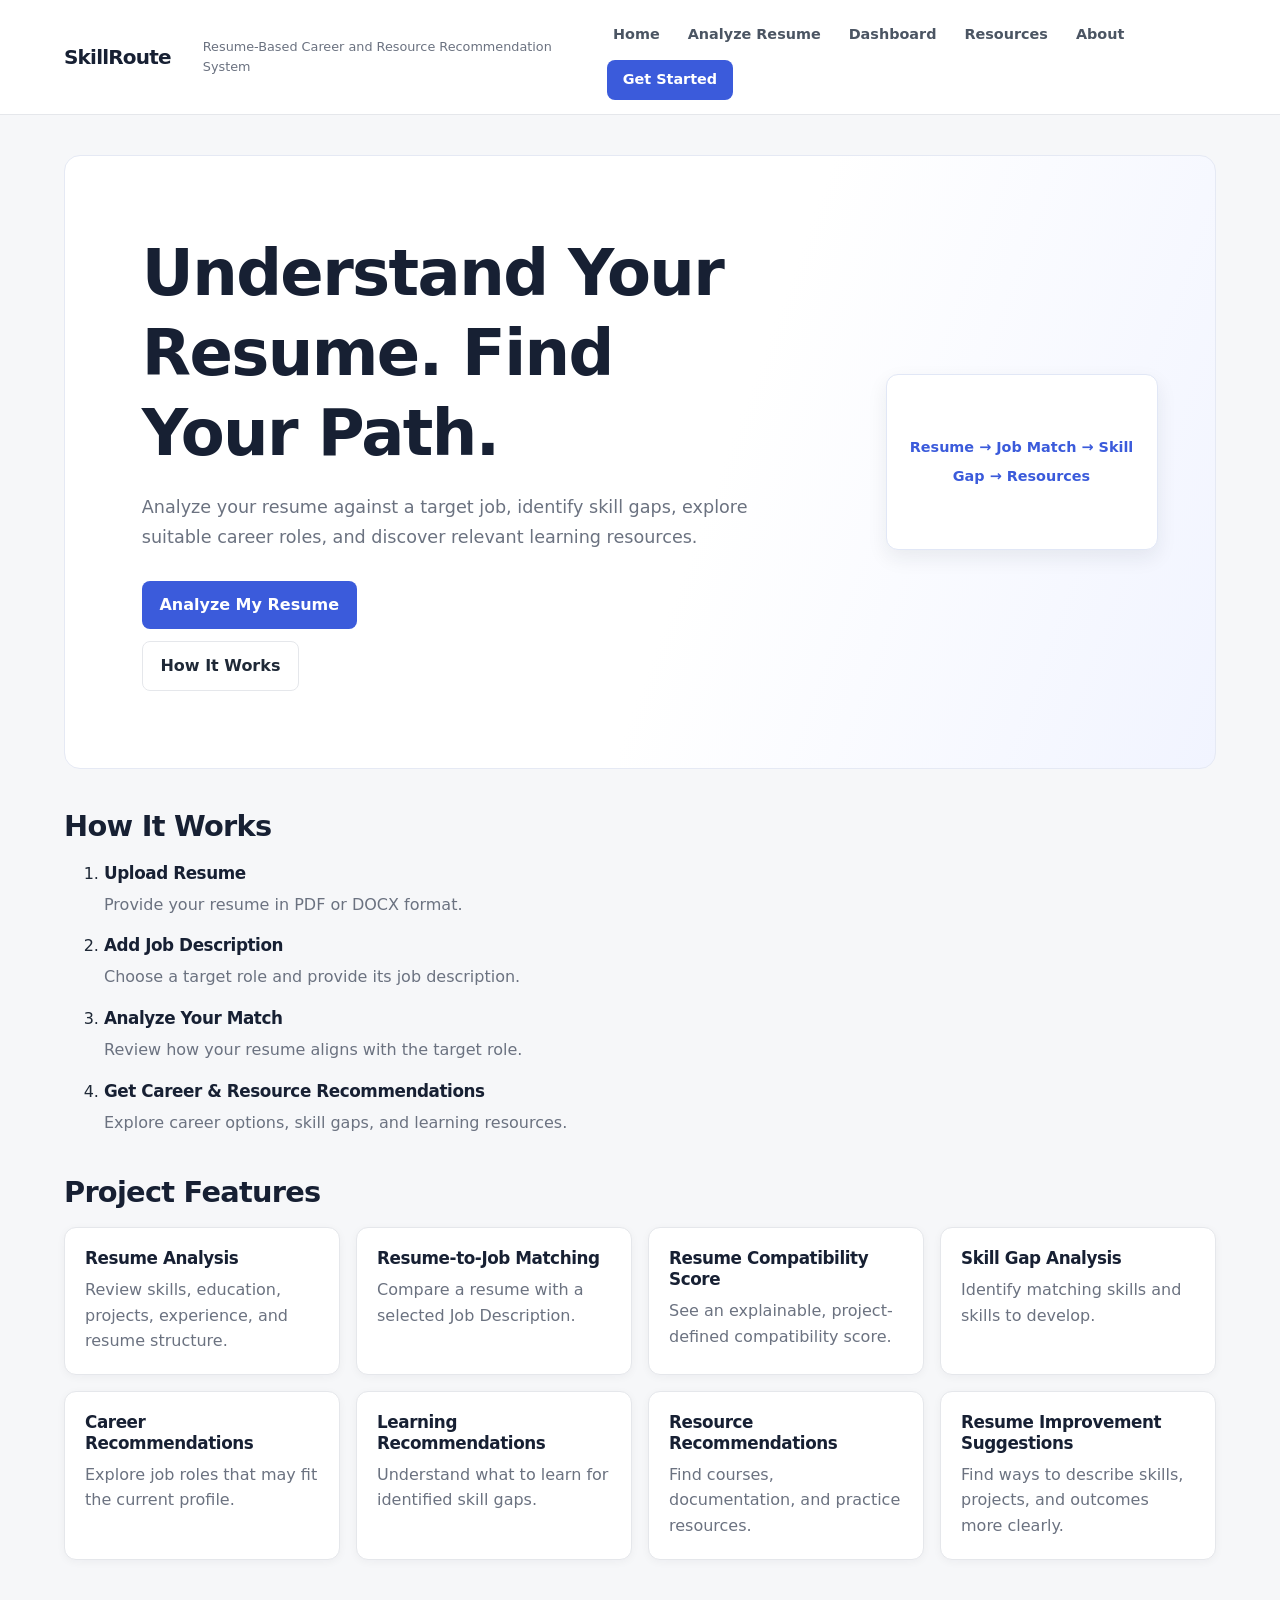
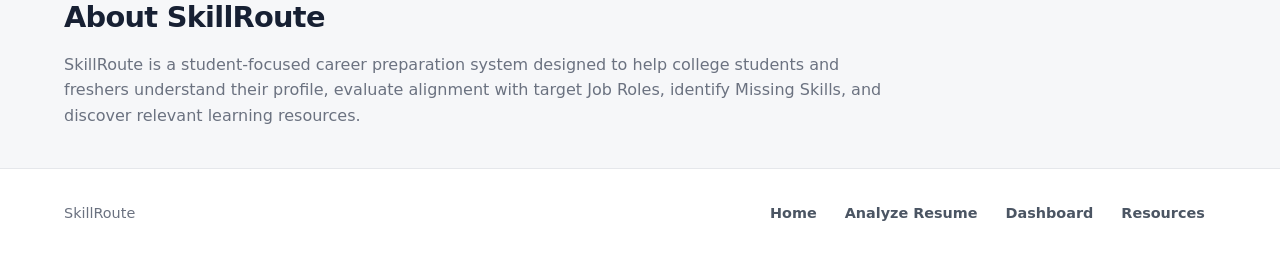
==== index.html @ 43c61194 "Add files via upload" ====
<!DOCTYPE html>
<html lang="en">
<head>
  <meta charset="UTF-8">
  <meta name="viewport" content="width=device-width, initial-scale=1.0">
  <title>Resume-Based Career and Resource Recommendation System</title>
  <link rel="stylesheet" href="style.css">
</head>
<body>
  <header class="header">
    <a class="brand" href="index.html">SkillRoute</a>
    <p>Resume-Based Career and Resource Recommendation System</p>
    <nav class="nav" aria-label="Main navigation">
      <a href="index.html">Home</a>
      <a href="analyze.html">Analyze Resume</a>
      <a href="dashboard.html">Dashboard</a>
      <a href="resources.html">Resources</a>
      <a href="#about">About</a>
      <a href="analyze.html">Get Started</a>
    </nav>
  </header>
  <main>
    <section class="hero">
      <h1>Understand Your Resume. Find Your Path.</h1>
      <p>Analyze your resume against a target job, identify skill gaps, explore suitable career roles, and discover relevant learning resources.</p>
      <a href="analyze.html">Analyze My Resume</a>
      <a href="#how-it-works">How It Works</a>
    </section>
    <section id="how-it-works" class="section">
      <h2>How It Works</h2>
      <ol>
        <li><h3>Upload Resume</h3><p>Provide your resume in PDF or DOCX format.</p></li>
        <li><h3>Add Job Description</h3><p>Choose a target role and provide its job description.</p></li>
        <li><h3>Analyze Your Match</h3><p>Review how your resume aligns with the target role.</p></li>
        <li><h3>Get Career &amp; Resource Recommendations</h3><p>Explore career options, skill gaps, and learning resources.</p></li>
      </ol>
    </section>
    <section class="section" aria-labelledby="features-heading">
      <h2 id="features-heading">Project Features</h2>
      <div class="card-list">
        <article class="card"><h3>Resume Analysis</h3><p>Review skills, education, projects, experience, and resume structure.</p></article>
        <article class="card"><h3>Resume-to-Job Matching</h3><p>Compare a resume with a selected Job Description.</p></article>
        <article class="card"><h3>Resume Compatibility Score</h3><p>See an explainable, project-defined compatibility score.</p></article>
        <article class="card"><h3>Skill Gap Analysis</h3><p>Identify matching skills and skills to develop.</p></article>
        <article class="card"><h3>Career Recommendations</h3><p>Explore job roles that may fit the current profile.</p></article>
        <article class="card"><h3>Learning Recommendations</h3><p>Understand what to learn for identified skill gaps.</p></article>
        <article class="card"><h3>Resource Recommendations</h3><p>Find courses, documentation, and practice resources.</p></article>
        <article class="card"><h3>Resume Improvement Suggestions</h3><p>Find ways to describe skills, projects, and outcomes more clearly.</p></article>
      </div>
    </section>
    <section id="about" class="section">
      <h2>About SkillRoute</h2>
      <p>SkillRoute is a student-focused career preparation system designed to help college students and freshers understand their profile, evaluate alignment with target Job Roles, identify Missing Skills, and discover relevant learning resources.</p>
    </section>
  </main>
  <footer class="footer">
    <p>SkillRoute</p>
    <nav aria-label="Footer navigation">
      <a href="index.html">Home</a>
      <a href="analyze.html">Analyze Resume</a>
      <a href="dashboard.html">Dashboard</a>
      <a href="resources.html">Resources</a>
    </nav>
  </footer>
</body>
</html>
---- style.css ----
/* 1. Reset and base */
*,
*::before,
*::after {
  box-sizing: border-box;
}

html {
  scroll-behavior: smooth;
  scroll-padding-top: 6rem;
}

body {
  margin: 0;
  background: #f6f7f9;
  color: #1f2937;
  font-family: Inter, system-ui, -apple-system, BlinkMacSystemFont, "Segoe UI", sans-serif;
  font-size: 1rem;
  line-height: 1.6;
  -webkit-font-smoothing: antialiased;
}

img,
svg {
  max-width: 100%;
}

button,
input,
select,
textarea {
  font: inherit;
}

button,
a {
  -webkit-tap-highlight-color: transparent;
}

a {
  color: #3b5bdb;
  text-decoration: none;
}

a:hover {
  color: #3048b8;
}

button {
  color: inherit;
}

::selection {
  background: #dbe4ff;
  color: #172033;
}

/* 2. Variables */
:root {
  --primary: #3b5bdb;
  --primary-hover: #3048b8;
  --primary-soft: #eef2ff;
  --dark: #172033;
  --sidebar: #111827;
  --background: #f6f7f9;
  --surface: #ffffff;
  --text: #1f2937;
  --muted: #6b7280;
  --border: #e5e7eb;
  --success: #2f855a;
  --success-soft: #eaf5ee;
  --warning: #9a6818;
  --warning-soft: #fbf3df;
  --danger: #a64b4b;
  --danger-soft: #faeded;
  --radius-small: 0.5rem;
  --radius: 0.75rem;
  --radius-large: 1rem;
  --shadow: 0 2px 8px rgba(23, 32, 51, 0.045);
  --shadow-hover: 0 8px 20px rgba(23, 32, 51, 0.08);
  --content-width: 72rem;
}

/* 3. Typography */
h1,
h2,
h3,
p {
  margin-top: 0;
}

h1,
h2,
h3 {
  color: var(--dark);
  line-height: 1.25;
  letter-spacing: -0.025em;
}

h1 {
  margin-bottom: 1rem;
  font-size: clamp(2rem, 4vw, 3.25rem);
  font-weight: 700;
}

h2 {
  margin-bottom: 1rem;
  font-size: clamp(1.4rem, 2.5vw, 1.8rem);
  font-weight: 650;
}

h3 {
  margin-bottom: 0.5rem;
  font-size: 1.05rem;
  font-weight: 650;
}

p {
  color: var(--muted);
}

/* 4. Layout */
main {
  width: min(calc(100% - 3rem), var(--content-width));
  margin-inline: auto;
}

.container {
  width: min(calc(100% - 3rem), 64rem);
  margin-inline: auto;
}

.section {
  margin-block: 2.5rem;
}

.section > p {
  max-width: 52rem;
}

/* 5. Header */
.header {
  position: sticky;
  z-index: 10;
  top: 0;
  display: flex;
  min-height: 4.75rem;
  align-items: center;
  justify-content: space-between;
  gap: 1rem 2rem;
  padding: 0.9rem max(1.5rem, calc((100vw - var(--content-width)) / 2));
  border-bottom: 1px solid var(--border);
  background: rgba(255, 255, 255, 0.97);
}

.header > p {
  margin: 0 auto 0 0;
  font-size: 0.8rem;
}

.brand {
  flex: 0 0 auto;
  color: var(--dark);
  font-size: 1.25rem;
  font-weight: 750;
  letter-spacing: -0.04em;
}

.brand:hover {
  color: var(--primary);
}

/* 6. Navigation */
.nav,
.header nav,
.footer nav {
  display: flex;
  flex-wrap: wrap;
  align-items: center;
  gap: 0.35rem;
}

.header nav a,
.footer nav a {
  display: inline-flex;
  align-items: center;
  min-height: 2.5rem;
  padding: 0.45rem 0.7rem;
  border-radius: var(--radius-small);
  color: #4b5563;
  font-size: 0.9rem;
  font-weight: 550;
  transition: background-color 0.18s ease, color 0.18s ease;
}

.header nav a:hover,
.footer nav a:hover {
  background: var(--primary-soft);
  color: var(--primary-hover);
}

.header nav a[href="analyze.html"]:last-child {
  margin-left: 0.3rem;
  padding-inline: 1rem;
  background: var(--primary);
  color: #fff;
}

.header nav a[href="analyze.html"]:last-child:hover {
  background: var(--primary-hover);
}

/* 7. Sidebar */
.dashboard-layout {
  display: grid;
  min-height: 100vh;
  grid-template-columns: 16rem minmax(0, 1fr);
}

.sidebar {
  position: sticky;
  top: 0;
  display: flex;
  height: 100vh;
  flex-direction: column;
  gap: 2rem;
  overflow-y: auto;
  padding: 1.75rem 1rem;
  background: var(--sidebar);
  color: #d1d5db;
}

.sidebar .brand {
  padding-inline: 0.8rem;
  color: #fff;
}

.sidebar nav ul {
  display: grid;
  gap: 0.35rem;
  margin: 0;
  padding: 0;
  list-style: none;
}

.sidebar nav a,
.sidebar-link {
  display: flex;
  min-height: 2.75rem;
  align-items: center;
  padding: 0.6rem 0.8rem;
  border-left: 3px solid transparent;
  border-radius: 0 var(--radius-small) var(--radius-small) 0;
  color: #c6ccd6;
  font-size: 0.9rem;
  transition: background-color 0.18s ease, color 0.18s ease, border-color 0.18s ease;
}

.sidebar nav a:hover,
.sidebar-link:hover {
  border-left-color: rgba(119, 145, 255, 0.8);
  background: rgba(59, 91, 219, 0.12);
  color: #fff;
}

.sidebar nav a.active,
.sidebar-link.active {
  border-left-color: #8198ff;
  background: rgba(59, 91, 219, 0.2);
  color: #fff;
}

.dashboard-content {
  min-width: 0;
}

.dashboard-content > .header {
  position: sticky;
  min-height: 4.5rem;
  padding-inline: clamp(1.5rem, 4vw, 3rem);
}

.dashboard-content > .header h1 {
  margin: 0;
  font-size: 1.25rem;
}

.profile {
  display: flex;
  align-items: center;
  gap: 0.75rem;
  color: var(--text);
  font-size: 0.9rem;
}

.profile button {
  min-height: 2.5rem;
  padding: 0.45rem 0.8rem;
  border: 1px solid var(--border);
  border-radius: var(--radius-small);
  background: var(--surface);
  cursor: pointer;
}

/* 8. Hero */
.hero {
  position: relative;
  display: grid;
  min-height: 27rem;
  align-content: center;
  justify-items: start;
  gap: 0.75rem;
  overflow: hidden;
  margin-block: 2.5rem;
  padding: clamp(2rem, 6vw, 5rem);
  border: 1px solid #e5e9f4;
  border-radius: var(--radius-large);
  background: linear-gradient(110deg, #fff 0%, #fff 56%, #f1f4ff 100%);
}

.hero h1,
.hero p,
.hero > a {
  position: relative;
  z-index: 1;
  max-width: 42rem;
}

.hero h1 {
  max-width: 37rem;
  margin-bottom: 0.4rem;
  font-size: clamp(2.35rem, 5vw, 4rem);
}

.hero p {
  max-width: 39rem;
  margin-bottom: 1rem;
  font-size: 1.1rem;
  line-height: 1.75;
}

.hero > a {
  display: inline-flex;
  min-height: 2.9rem;
  align-items: center;
  justify-content: center;
  margin-right: 0.5rem;
  padding: 0.7rem 1.1rem;
  border-radius: var(--radius-small);
  font-weight: 600;
}

.hero > a:first-of-type {
  background: var(--primary);
  color: #fff;
}

.hero > a:first-of-type:hover {
  background: var(--primary-hover);
}

.hero > a:last-of-type {
  border: 1px solid var(--border);
  background: #fff;
  color: var(--text);
}

.hero > a:last-of-type:hover {
  border-color: #cbd5e1;
  background: #f9fafb;
}

.hero::after {
  position: absolute;
  top: 50%;
  right: 5%;
  display: grid;
  width: min(27%, 17rem);
  min-width: 12rem;
  min-height: 11rem;
  align-content: center;
  justify-items: center;
  padding: 1.25rem;
  transform: translateY(-50%);
  border: 1px solid #e1e7f6;
  border-radius: var(--radius);
  background: #fff;
  box-shadow: var(--shadow-hover);
  color: var(--primary);
  content: "Resume  →  Job Match  →  Skill Gap  →  Resources";
  font-size: 0.9rem;
  font-weight: 650;
  line-height: 2;
  text-align: center;
}

/* 9. Buttons */
.primary-button,
.secondary-button,
.outline-button,
.text-button,
button,
.job-card button {
  transition: background-color 0.18s ease, border-color 0.18s ease, color 0.18s ease, transform 0.18s ease;
}

button,
.primary-button,
.secondary-button,
.outline-button {
  display: inline-flex;
  min-height: 2.75rem;
  align-items: center;
  justify-content: center;
  padding: 0.65rem 1rem;
  border: 1px solid transparent;
  border-radius: var(--radius-small);
  font-weight: 600;
  text-align: center;
  cursor: pointer;
}

button,
.primary-button {
  background: var(--primary);
  color: #fff;
}

button:hover,
.primary-button:hover {
  background: var(--primary-hover);
  color: #fff;
}

.secondary-button {
  border-color: var(--border);
  background: #f3f4f6;
  color: var(--text);
}

.secondary-button:hover {
  background: #e9ebef;
}

.outline-button {
  border-color: #cbd5e1;
  background: transparent;
  color: var(--primary-hover);
}

.outline-button:hover {
  background: var(--primary-soft);
}

.text-button {
  padding: 0.4rem 0.55rem;
  border: 0;
  background: transparent;
  color: var(--primary);
  cursor: pointer;
}

button:disabled,
button[disabled] {
  background: #e5e7eb;
  color: #9ca3af;
  cursor: not-allowed;
}

/* 10. Forms */
.job-form {
  display: grid;
  gap: 1.25rem;
  max-width: 52rem;
}

fieldset {
  display: grid;
  gap: 0.65rem;
  min-width: 0;
  margin: 0;
  padding: 1.4rem;
  border: 1px solid var(--border);
  border-radius: var(--radius);
  background: var(--surface);
}

legend {
  padding-inline: 0.35rem;
  color: var(--dark);
  font-weight: 650;
}

label {
  color: #374151;
  font-size: 0.92rem;
  font-weight: 600;
}

label span {
  color: var(--muted);
  font-weight: 400;
}

input,
select,
textarea {
  width: 100%;
  min-height: 2.85rem;
  padding: 0.7rem 0.8rem;
  border: 1px solid #d1d5db;
  border-radius: var(--radius-small);
  outline: none;
  background: #fff;
  color: var(--text);
  transition: border-color 0.18s ease, box-shadow 0.18s ease;
}

textarea {
  min-height: 12rem;
  resize: vertical;
}

input::placeholder,
textarea::placeholder {
  color: #9ca3af;
}

input:focus,
select:focus,
textarea:focus {
  border-color: var(--primary);
  box-shadow: 0 0 0 3px rgba(59, 91, 219, 0.12);
}

input[type="file"] {
  min-height: auto;
  padding: 0.7rem;
  border: 0;
  background: transparent;
}

input[type="file"]::file-selector-button {
  margin-right: 0.8rem;
  padding: 0.6rem 0.85rem;
  border: 1px solid #cbd5e1;
  border-radius: var(--radius-small);
  background: #fff;
  color: var(--dark);
  font: inherit;
  font-weight: 600;
  cursor: pointer;
}

input[type="file"]::file-selector-button:hover {
  background: var(--primary-soft);
}

/* 11. Cards */
.card,
.score-card,
.skill-card,
.job-card,
.resource-card {
  min-width: 0;
  padding: 1.25rem;
  border: 1px solid var(--border);
  border-radius: var(--radius);
  background: var(--surface);
  box-shadow: var(--shadow);
}

.card > :last-child,
.score-card > :last-child,
.skill-card > :last-child,
.job-card > :last-child,
.resource-card > :last-child {
  margin-bottom: 0;
}

.card-list {
  display: grid;
  grid-template-columns: repeat(auto-fit, minmax(min(100%, 15rem), 1fr));
  gap: 1rem;
}

.card-list > article {
  transition: transform 0.18s ease, box-shadow 0.18s ease, border-color 0.18s ease;
}

.card-list > article:hover {
  transform: translateY(-2px);
  border-color: #d3d9e5;
  box-shadow: var(--shadow-hover);
}

.section > .card,
.section > .resource-card {
  max-width: 48rem;
}

/* 12. Dashboard */
.dashboard-content > main {
  width: min(calc(100% - 3rem), 72rem);
  padding-block: 2rem 4rem;
}

.dashboard-content > main > p:first-child {
  margin-bottom: 1.5rem;
}

.dashboard-content .section {
  padding-bottom: 2rem;
  border-bottom: 1px solid var(--border);
}

.dashboard-content .section:last-child {
  border-bottom: 0;
}

.dashboard-content .section > ul:not(.skill-list) {
  padding-left: 1.25rem;
}

.dashboard-content .section > ul:not(.skill-list) li {
  padding-block: 0.2rem;
}

/* 13. Score */
.score-card:first-child {
  border-color: #d8def5;
  background: linear-gradient(135deg, #fff 55%, #f6f7ff);
}

.score-card h3 {
  color: var(--muted);
  font-size: 0.9rem;
  font-weight: 600;
  letter-spacing: 0;
}

.score-card p {
  margin: 0;
  color: var(--dark);
  font-size: 1.7rem;
  font-weight: 700;
  line-height: 1.2;
}

.section[aria-labelledby="score-heading"] > p strong {
  color: var(--primary-hover);
  font-size: clamp(2rem, 4vw, 2.8rem);
  letter-spacing: -0.04em;
}

.section[aria-labelledby="score-heading"] ul {
  display: grid;
  max-width: 46rem;
  gap: 0.65rem;
  margin: 0;
  padding: 0;
  list-style: none;
}

.section[aria-labelledby="score-heading"] li {
  position: relative;
  display: flex;
  min-height: 2.3rem;
  align-items: center;
  justify-content: space-between;
  gap: 1rem;
  padding: 0.35rem 0.7rem;
  border-radius: var(--radius-small);
  background: linear-gradient(to right, #e6ebff 0 72%, #edf0f4 72% 100%);
  color: #374151;
  font-size: 0.9rem;
}

.section[aria-labelledby="score-heading"] li:nth-child(2) { background: linear-gradient(to right, #e6ebff 0 80%, #edf0f4 80% 100%); }
.section[aria-labelledby="score-heading"] li:nth-child(3) { background: linear-gradient(to right, #e6ebff 0 73%, #edf0f4 73% 100%); }
.section[aria-labelledby="score-heading"] li:nth-child(4) { background: linear-gradient(to right, #e6ebff 0 90%, #edf0f4 90% 100%); }
.section[aria-labelledby="score-heading"] li:nth-child(5) { background: linear-gradient(to right, #e6ebff 0 47%, #edf0f4 47% 100%); }
.section[aria-labelledby="score-heading"] li:nth-child(6) { background: linear-gradient(to right, #e6ebff 0 67%, #edf0f4 67% 100%); }

.section[aria-labelledby="score-heading"] li span {
  flex: 0 0 auto;
  padding: 0.05rem 0.3rem;
  border-radius: 0.25rem;
  background: rgba(255, 255, 255, 0.8);
  font-weight: 650;
}

/* 14. Skills */
.skill-list {
  display: flex;
  flex-wrap: wrap;
  gap: 0.55rem;
  margin: 0;
  padding: 0;
  list-style: none;
}

.skill-list > li {
  padding: 0.35rem 0.7rem;
  border: 1px solid #d7eadf;
  border-radius: 99px;
  background: var(--success-soft);
  color: #256746;
  font-size: 0.88rem;
  font-weight: 550;
}

.skill-list .skill-card {
  flex: 1 1 14rem;
  border-color: #f0dddd;
  background: #fff;
}

.skill-card > p:nth-of-type(1) {
  display: inline-flex;
  width: fit-content;
  padding: 0.18rem 0.55rem;
  border-radius: 99px;
  background: var(--warning-soft);
  color: var(--warning);
  font-size: 0.8rem;
  font-weight: 650;
}

/* 15. Recommendations */
.job-card p:nth-of-type(1) {
  color: var(--primary-hover);
  font-size: 1.15rem;
  font-weight: 700;
}

.job-card button {
  margin-top: 0.3rem;
}

.learning-path,
.recommendation-list,
.resource-list {
  display: grid;
  grid-template-columns: repeat(auto-fit, minmax(min(100%, 16rem), 1fr));
  gap: 1rem;
}

.learning-path ul {
  margin-bottom: 0;
  padding-left: 1.2rem;
  color: var(--muted);
}

/* 16. Resources */
.resource-card {
  position: relative;
}

.resource-card > p:not(:last-of-type) {
  margin-bottom: 0.3rem;
  font-size: 0.9rem;
}

.resource-card > p:last-of-type {
  margin-top: 0.75rem;
}

.resource-card > a,
.resource-card > button {
  display: inline-flex;
  min-height: 2.5rem;
  align-items: center;
  justify-content: center;
  margin-top: 0.6rem;
  padding: 0.5rem 0.8rem;
  border: 1px solid #d5dcf5;
  border-radius: var(--radius-small);
  background: var(--primary-soft);
  color: var(--primary-hover);
  font-size: 0.88rem;
  font-weight: 600;
}

.resource-card > a:hover,
.resource-card > button:hover {
  background: #e1e8ff;
}

.resource-card > a[href="#"]::before {
  content: "";
}

.upload-box {
  padding: 1.75rem;
  border: 1.5px dashed #bac6e7;
  background: #fbfcff;
  transition: border-color 0.18s ease, background-color 0.18s ease;
}

.upload-box:hover,
.upload-box:focus-within {
  border-color: var(--primary);
  background: #f5f7ff;
}

/* 17. Footer */
.footer {
  display: flex;
  flex-wrap: wrap;
  align-items: center;
  justify-content: space-between;
  gap: 0.75rem 1.5rem;
  padding: 1.5rem max(1.5rem, calc((100vw - var(--content-width)) / 2));
  border-top: 1px solid var(--border);
  background: #fff;
}

.footer p {
  margin: 0;
  color: var(--muted);
  font-size: 0.9rem;
}

/* 18. Focus and responsive styles */
:focus-visible {
  outline: 3px solid rgba(59, 91, 219, 0.55);
  outline-offset: 3px;
}

@media (max-width: 1050px) {
  .header {
    flex-wrap: wrap;
    padding-inline: 1.5rem;
  }

  .header > p {
    margin-right: 0;
  }

  .dashboard-layout {
    grid-template-columns: 13.5rem minmax(0, 1fr);
  }

  .hero::after {
    right: 3%;
    width: 24%;
  }
}

@media (max-width: 760px) {
  html {
    scroll-padding-top: 1rem;
  }

  main,
  .container {
    width: min(calc(100% - 2rem), var(--content-width));
  }

  .header {
    position: relative;
    justify-content: flex-start;
    padding: 1rem;
  }

  .header > p {
    flex: 1 1 calc(100% - 9rem);
  }

  .header nav {
    width: 100%;
    gap: 0.2rem;
  }

  .header nav a {
    padding-inline: 0.55rem;
    font-size: 0.84rem;
  }

  .header nav a[href="analyze.html"]:last-child {
    margin-left: 0;
  }

  .hero {
    min-height: 0;
    margin-block: 1.25rem;
    padding: 2rem 1.5rem;
  }

  .hero::after {
    position: static;
    width: 100%;
    min-height: 4rem;
    margin-top: 1rem;
    transform: none;
  }

  .dashboard-layout {
    display: flex;
    flex-direction: column;
  }

  .sidebar {
    position: relative;
    z-index: 11;
    width: 100%;
    height: auto;
    gap: 0.75rem;
    overflow: visible;
    padding: 0.85rem 1rem;
  }

  .sidebar nav ul {
    display: flex;
    overflow-x: auto;
    gap: 0.25rem;
    padding-bottom: 0.2rem;
  }

  .sidebar nav a,
  .sidebar-link {
    flex: 0 0 auto;
    min-height: 2.5rem;
    border-bottom: 2px solid transparent;
    border-left: 0;
    border-radius: var(--radius-small);
    white-space: nowrap;
  }

  .sidebar nav a:hover,
  .sidebar nav a.active,
  .sidebar-link:hover,
  .sidebar-link.active {
    border-bottom-color: #8198ff;
    border-left-color: transparent;
  }

  .dashboard-content > .header {
    position: relative;
    padding-inline: 1rem;
  }

  .dashboard-content > main {
    width: min(calc(100% - 2rem), 72rem);
    padding-top: 1.5rem;
  }

  .section {
    margin-block: 2rem;
  }

  .footer {
    padding-inline: 1rem;
  }
}

@media (max-width: 480px) {
  body {
    font-size: 0.95rem;
  }

  .header > p {
    flex-basis: 100%;
  }

  .header nav a {
    min-height: 2.25rem;
    padding-inline: 0.4rem;
    font-size: 0.78rem;
  }

  .hero h1 {
    font-size: 2.25rem;
  }

  .hero > a {
    width: 100%;
    margin: 0.2rem 0;
  }

  fieldset {
    padding: 1rem;
  }

  .profile {
    gap: 0.45rem;
    font-size: 0.82rem;
  }

  .dashboard-content > .header h1 {
    font-size: 1.1rem;
  }

  .section[aria-labelledby="score-heading"] li {
    gap: 0.4rem;
    font-size: 0.8rem;
  }
}

@media (prefers-reduced-motion: reduce) {
  *,
  *::before,
  *::after {
    scroll-behavior: auto !important;
    transition-duration: 0.01ms !important;
    animation-duration: 0.01ms !important;
    animation-iteration-count: 1 !important;
  }
}

/* Dashboard consistency with the SkillRoute landing page */
.dashboard-layout {
  background: var(--background);
  color: var(--text);
  font-family: inherit;
}

.sidebar {
  padding: 1.5rem 0.9rem;
}

.sidebar .brand {
  padding-inline: 0.7rem;
  font-size: 1.25rem;
  letter-spacing: -0.04em;
}

.sidebar nav ul {
  gap: 0.3rem;
}

.sidebar nav a,
.sidebar-link {
  min-height: 2.5rem;
  padding: 0.45rem 0.7rem;
  border-left-width: 2px;
  border-radius: var(--radius-small);
  font-family: inherit;
  font-size: 0.9rem;
  font-weight: 550;
}

.sidebar nav a:hover,
.sidebar-link:hover {
  border-left-color: var(--primary);
  background: rgba(59, 91, 219, 0.12);
  color: #fff;
}

.sidebar nav a.active,
.sidebar-link.active {
  border-left-color: #91a5ff;
  background: rgba(59, 91, 219, 0.2);
  color: #fff;
  font-weight: 600;
}

.dashboard-content > .header {
  gap: 1rem;
  padding-inline: clamp(1.5rem, 4vw, 3rem);
  background: rgba(255, 255, 255, 0.97);
}

.dashboard-content > .header h1 {
  color: var(--dark);
  font-family: inherit;
  font-size: 1.4rem;
  font-weight: 700;
  letter-spacing: -0.025em;
}

.dashboard-content > main {
  padding-block: 2rem 4rem;
}

.dashboard-content .section {
  margin-block: 2.25rem;
  padding-bottom: 2rem;
  border-bottom-color: var(--border);
}

.dashboard-content .section > h2 {
  font-size: clamp(1.4rem, 2.5vw, 1.8rem);
  font-weight: 650;
}

.dashboard-content .card,
.dashboard-content .score-card,
.dashboard-content .skill-card,
.dashboard-content .job-card,
.dashboard-content .resource-card {
  border-color: var(--border);
  border-radius: var(--radius);
  background: var(--surface);
  box-shadow: var(--shadow);
}

.dashboard-content .score-card:first-child {
  border-color: #d8def5;
  background: var(--surface);
  box-shadow: inset 3px 0 0 var(--primary), var(--shadow);
}

.dashboard-content .card-list > article:hover {
  border-color: #d3d9e5;
  box-shadow: var(--shadow-hover);
}

.dashboard-content .score-card h3 {
  color: var(--muted);
  font-size: 0.9rem;
  font-weight: 600;
  letter-spacing: 0;
}

.dashboard-content .score-card p {
  color: var(--dark);
}

.dashboard-content .section[aria-labelledby="score-heading"] > p strong {
  color: var(--primary);
}

.dashboard-content .section[aria-labelledby="score-heading"] li {
  border-radius: var(--radius-small);
  background-color: #edf0f4;
  background-image: linear-gradient(to right, #dce4ff, #dce4ff);
  background-repeat: no-repeat;
  color: var(--text);
}

.dashboard-content .section[aria-labelledby="score-heading"] li:nth-child(1) { background-size: 80% 100%; }
.dashboard-content .section[aria-labelledby="score-heading"] li:nth-child(2) { background-size: 80% 100%; }
.dashboard-content .section[aria-labelledby="score-heading"] li:nth-child(3) { background-size: 73% 100%; }
.dashboard-content .section[aria-labelledby="score-heading"] li:nth-child(4) { background-size: 90% 100%; }
.dashboard-content .section[aria-labelledby="score-heading"] li:nth-child(5) { background-size: 47% 100%; }
.dashboard-content .section[aria-labelledby="score-heading"] li:nth-child(6) { background-size: 67% 100%; }

.dashboard-content .skill-list > li {
  border-radius: 99px;
}

.dashboard-content .skill-card > p:nth-of-type(1) {
  border-radius: 99px;
}

.dashboard-content .job-card p:nth-of-type(1) {
  color: var(--primary);
}

.dashboard-content .profile {
  gap: 0.7rem;
  color: var(--text);
  font-size: 0.88rem;
  font-weight: 600;
}

.dashboard-content .profile span {
  padding-inline: 0.25rem;
}

.dashboard-content .profile button {
  display: inline-grid;
  width: 2.6rem;
  min-width: 2.6rem;
  height: 2.6rem;
  min-height: 2.6rem;
  place-items: center;
  overflow: hidden;
  padding: 0;
  border: 1px solid #dce4ff;
  border-radius: 50%;
  background: var(--primary-soft);
  color: var(--primary-hover);
  font-size: 0;
  font-weight: 700;
}

.dashboard-content .profile button::before {
  content: "S";
  font-size: 0.9rem;
}

.dashboard-content .profile button:hover {
  border-color: #c5d0fa;
  background: #e3eaff;
  color: var(--primary-hover);
}

@media (max-width: 760px) {
  .sidebar {
    padding: 0.85rem 1rem;
  }

  .sidebar nav a,
  .sidebar-link {
    min-height: 2.5rem;
    border-bottom-width: 2px;
    border-left-width: 0;
    border-radius: var(--radius-small);
  }

  .sidebar nav a:hover,
  .sidebar nav a.active,
  .sidebar-link:hover,
  .sidebar-link.active {
    border-bottom-color: #91a5ff;
    border-left-color: transparent;
  }

  .dashboard-content > .header h1 {
    font-size: 1.2rem;
  }
}
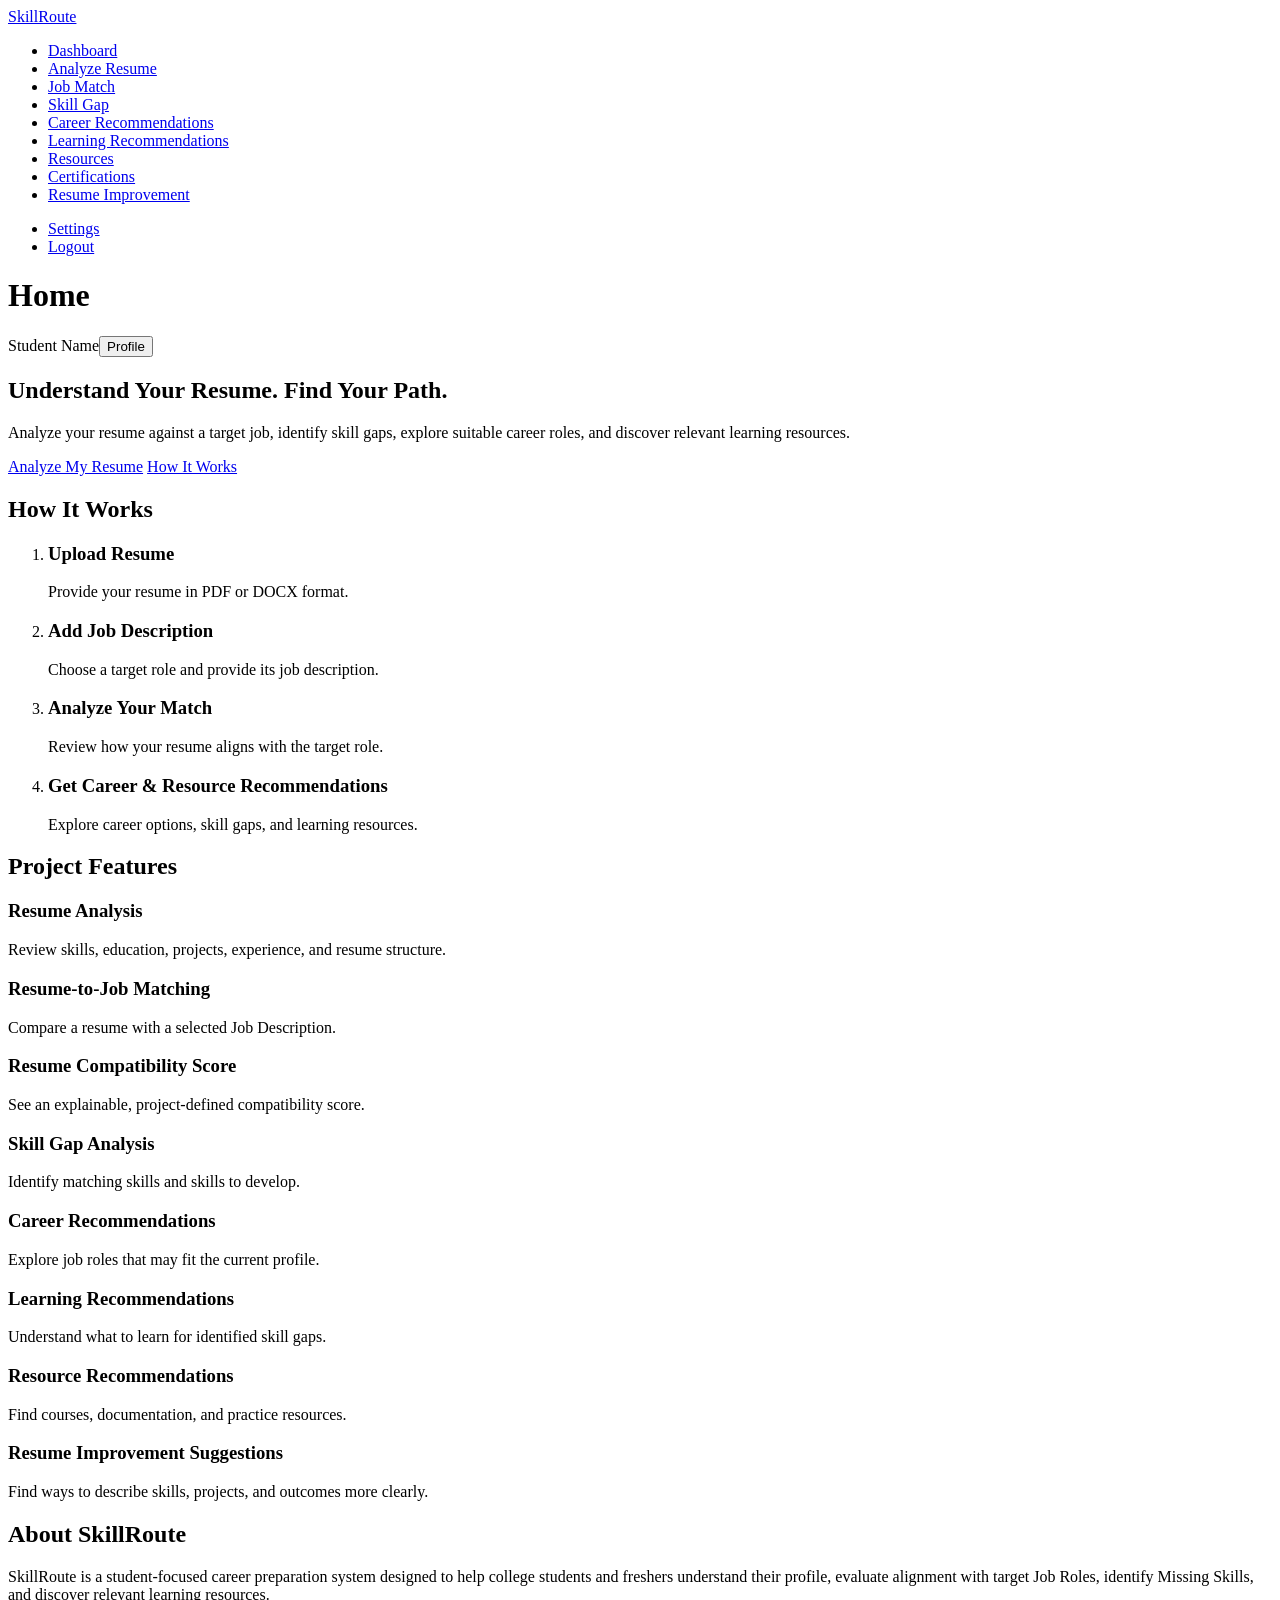
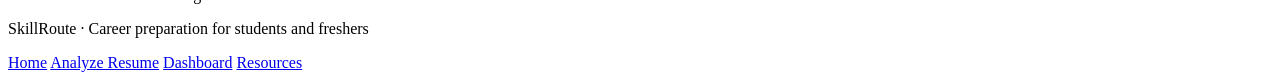
==== commit b25c78d5: "Update index.html" ====
--- a/index.html
+++ b/index.html
@@ -3,64 +3,82 @@
 <head>
   <meta charset="UTF-8">
   <meta name="viewport" content="width=device-width, initial-scale=1.0">
-  <title>Resume-Based Career and Resource Recommendation System</title>
-  <link rel="stylesheet" href="style.css">
+  <title>SkillRoute | Career Readiness</title>
+  <link rel="stylesheet" href="css/style.css">
 </head>
 <body>
-  <header class="header">
-    <a class="brand" href="index.html">SkillRoute</a>
-    <p>Resume-Based Career and Resource Recommendation System</p>
-    <nav class="nav" aria-label="Main navigation">
-      <a href="index.html">Home</a>
-      <a href="analyze.html">Analyze Resume</a>
-      <a href="dashboard.html">Dashboard</a>
-      <a href="resources.html">Resources</a>
-      <a href="#about">About</a>
-      <a href="analyze.html">Get Started</a>
-    </nav>
-  </header>
-  <main>
-    <section class="hero">
-      <h1>Understand Your Resume. Find Your Path.</h1>
-      <p>Analyze your resume against a target job, identify skill gaps, explore suitable career roles, and discover relevant learning resources.</p>
-      <a href="analyze.html">Analyze My Resume</a>
-      <a href="#how-it-works">How It Works</a>
-    </section>
-    <section id="how-it-works" class="section">
-      <h2>How It Works</h2>
-      <ol>
-        <li><h3>Upload Resume</h3><p>Provide your resume in PDF or DOCX format.</p></li>
-        <li><h3>Add Job Description</h3><p>Choose a target role and provide its job description.</p></li>
-        <li><h3>Analyze Your Match</h3><p>Review how your resume aligns with the target role.</p></li>
-        <li><h3>Get Career &amp; Resource Recommendations</h3><p>Explore career options, skill gaps, and learning resources.</p></li>
-      </ol>
-    </section>
-    <section class="section" aria-labelledby="features-heading">
-      <h2 id="features-heading">Project Features</h2>
-      <div class="card-list">
-        <article class="card"><h3>Resume Analysis</h3><p>Review skills, education, projects, experience, and resume structure.</p></article>
-        <article class="card"><h3>Resume-to-Job Matching</h3><p>Compare a resume with a selected Job Description.</p></article>
-        <article class="card"><h3>Resume Compatibility Score</h3><p>See an explainable, project-defined compatibility score.</p></article>
-        <article class="card"><h3>Skill Gap Analysis</h3><p>Identify matching skills and skills to develop.</p></article>
-        <article class="card"><h3>Career Recommendations</h3><p>Explore job roles that may fit the current profile.</p></article>
-        <article class="card"><h3>Learning Recommendations</h3><p>Understand what to learn for identified skill gaps.</p></article>
-        <article class="card"><h3>Resource Recommendations</h3><p>Find courses, documentation, and practice resources.</p></article>
-        <article class="card"><h3>Resume Improvement Suggestions</h3><p>Find ways to describe skills, projects, and outcomes more clearly.</p></article>
-      </div>
-    </section>
-    <section id="about" class="section">
-      <h2>About SkillRoute</h2>
-      <p>SkillRoute is a student-focused career preparation system designed to help college students and freshers understand their profile, evaluate alignment with target Job Roles, identify Missing Skills, and discover relevant learning resources.</p>
-    </section>
-  </main>
-  <footer class="footer">
-    <p>SkillRoute</p>
-    <nav aria-label="Footer navigation">
-      <a href="index.html">Home</a>
-      <a href="analyze.html">Analyze Resume</a>
-      <a href="dashboard.html">Dashboard</a>
-      <a href="resources.html">Resources</a>
-    </nav>
-  </footer>
+  <div class="dashboard-layout">
+    <aside class="sidebar">
+      <a class="brand" href="index.html">SkillRoute</a>
+      <nav aria-label="Main navigation">
+        <ul>
+          <li><a class="sidebar-link active" href="dashboard.html" aria-current="page">Dashboard</a></li>
+          <li><a class="sidebar-link" href="analyze.html">Analyze Resume</a></li>
+          <li><a class="sidebar-link" href="dashboard.html#job-match">Job Match</a></li>
+          <li><a class="sidebar-link" href="dashboard.html#skill-gap">Skill Gap</a></li>
+          <li><a class="sidebar-link" href="dashboard.html#career-recommendations">Career Recommendations</a></li>
+          <li><a class="sidebar-link" href="dashboard.html#learning-recommendations">Learning Recommendations</a></li>
+          <li><a class="sidebar-link" href="resources.html">Resources</a></li>
+          <li><a class="sidebar-link" href="dashboard.html#certifications">Certifications</a></li>
+          <li><a class="sidebar-link" href="dashboard.html#resume-improvement">Resume Improvement</a></li>
+        </ul>
+      </nav>
+      <nav class="sidebar-footer" aria-label="Account navigation">
+        <ul>
+          <li><a class="sidebar-link" href="#settings">Settings</a></li>
+          <li><a class="sidebar-link" href="index.html">Logout</a></li>
+        </ul>
+      </nav>
+    </aside>
+    <div class="dashboard-content">
+      <header class="header">
+        <h1>Home</h1>
+        <div class="profile"><span>Student Name</span><button type="button" aria-label="Open profile menu">Profile</button></div>
+      </header>
+      <main>
+        <section class="hero">
+          <h1>Understand Your Resume. Find Your Path.</h1>
+          <p>Analyze your resume against a target job, identify skill gaps, explore suitable career roles, and discover relevant learning resources.</p>
+          <a href="analyze.html">Analyze My Resume</a>
+          <a href="#how-it-works">How It Works</a>
+        </section>
+        <section id="how-it-works" class="section">
+          <h2>How It Works</h2>
+          <ol>
+            <li><h3>Upload Resume</h3><p>Provide your resume in PDF or DOCX format.</p></li>
+            <li><h3>Add Job Description</h3><p>Choose a target role and provide its job description.</p></li>
+            <li><h3>Analyze Your Match</h3><p>Review how your resume aligns with the target role.</p></li>
+            <li><h3>Get Career &amp; Resource Recommendations</h3><p>Explore career options, skill gaps, and learning resources.</p></li>
+          </ol>
+        </section>
+        <section class="section" aria-labelledby="features-heading">
+          <h2 id="features-heading">Project Features</h2>
+          <div class="card-list">
+            <article class="card"><h3>Resume Analysis</h3><p>Review skills, education, projects, experience, and resume structure.</p></article>
+            <article class="card"><h3>Resume-to-Job Matching</h3><p>Compare a resume with a selected Job Description.</p></article>
+            <article class="card"><h3>Resume Compatibility Score</h3><p>See an explainable, project-defined compatibility score.</p></article>
+            <article class="card"><h3>Skill Gap Analysis</h3><p>Identify matching skills and skills to develop.</p></article>
+            <article class="card"><h3>Career Recommendations</h3><p>Explore job roles that may fit the current profile.</p></article>
+            <article class="card"><h3>Learning Recommendations</h3><p>Understand what to learn for identified skill gaps.</p></article>
+            <article class="card"><h3>Resource Recommendations</h3><p>Find courses, documentation, and practice resources.</p></article>
+            <article class="card"><h3>Resume Improvement Suggestions</h3><p>Find ways to describe skills, projects, and outcomes more clearly.</p></article>
+          </div>
+        </section>
+        <section id="about" class="section">
+          <h2>About SkillRoute</h2>
+          <p>SkillRoute is a student-focused career preparation system designed to help college students and freshers understand their profile, evaluate alignment with target Job Roles, identify Missing Skills, and discover relevant learning resources.</p>
+        </section>
+      </main>
+      <footer class="footer">
+        <p>SkillRoute · Career preparation for students and freshers</p>
+        <nav aria-label="Footer navigation">
+          <a href="index.html">Home</a>
+          <a href="analyze.html">Analyze Resume</a>
+          <a href="dashboard.html">Dashboard</a>
+          <a href="resources.html">Resources</a>
+        </nav>
+      </footer>
+    </div>
+  </div>
 </body>
-</html>+</html>
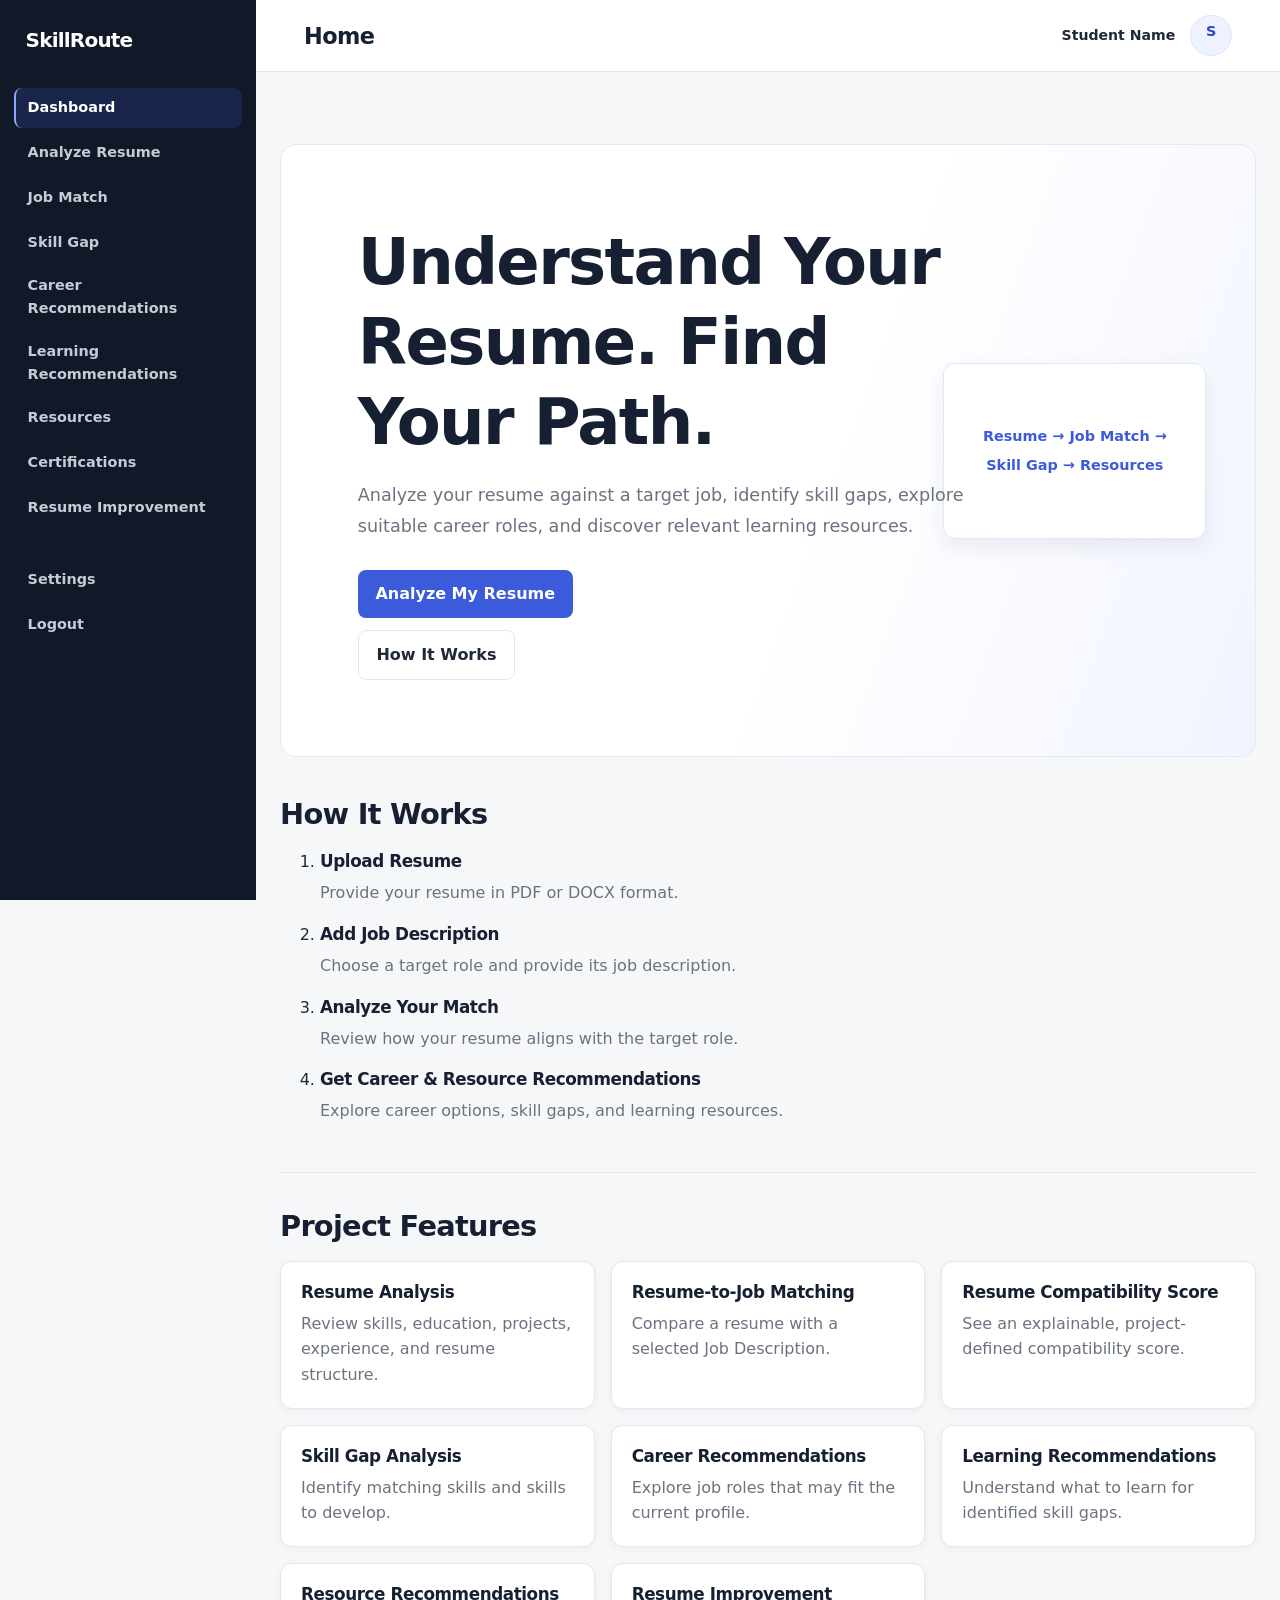
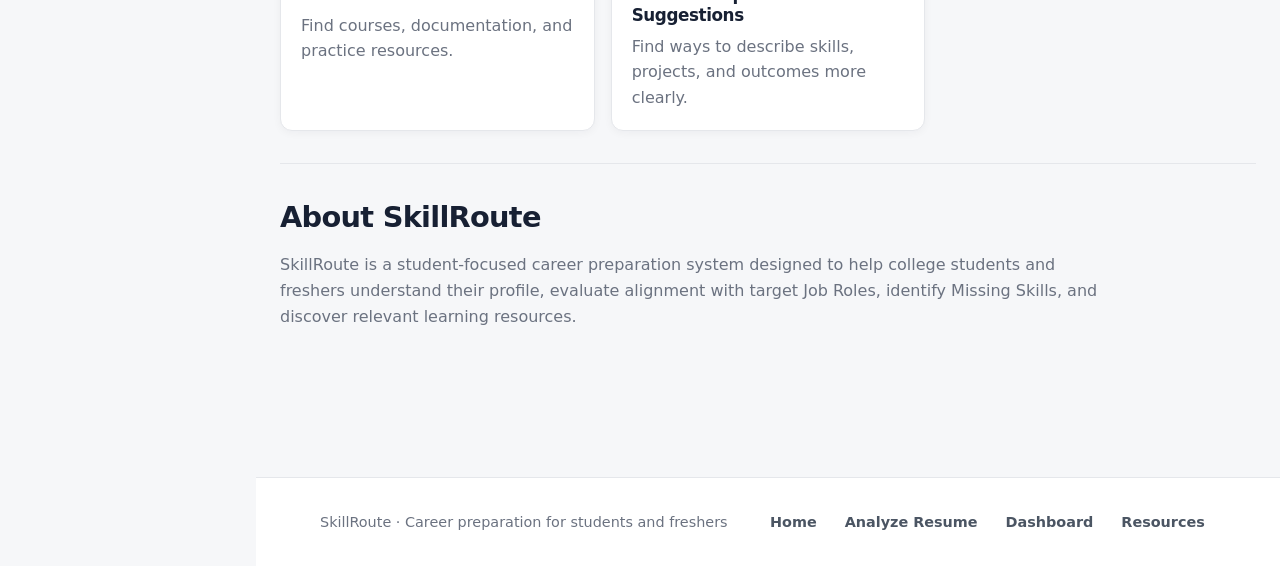
==== commit 31cb5738: "Update index.html" ====
--- a/index.html
+++ b/index.html
@@ -4,7 +4,7 @@
   <meta charset="UTF-8">
   <meta name="viewport" content="width=device-width, initial-scale=1.0">
   <title>SkillRoute | Career Readiness</title>
-  <link rel="stylesheet" href="css/style.css">
+  <link rel="stylesheet" href="style.css">
 </head>
 <body>
   <div class="dashboard-layout">
--- a/style.css
+++ b/style.css
@@ -0,0 +1,1055 @@
+/* 1. Reset and Base */
+*,
+*::before,
+*::after {
+  box-sizing: border-box;
+}
+
+html {
+  scroll-behavior: smooth;
+  scroll-padding-top: 6rem;
+}
+
+body {
+  margin: 0;
+  background: #f6f7f9;
+  color: #1f2937;
+  font-family: Inter, system-ui, -apple-system, BlinkMacSystemFont, "Segoe UI", sans-serif;
+  font-size: 1rem;
+  line-height: 1.6;
+  -webkit-font-smoothing: antialiased;
+}
+
+img,
+svg {
+  max-width: 100%;
+}
+
+button,
+input,
+select,
+textarea {
+  font: inherit;
+}
+
+button,
+a {
+  -webkit-tap-highlight-color: transparent;
+}
+
+a {
+  color: #3b5bdb;
+  text-decoration: none;
+}
+
+a:hover {
+  color: #3048b8;
+}
+
+button {
+  color: inherit;
+}
+
+::selection {
+  background: #dbe4ff;
+  color: #172033;
+}
+
+/* 2. Variables */
+:root {
+  --primary: #3b5bdb;
+  --primary-hover: #3048b8;
+  --primary-soft: #eef2ff;
+  --dark: #172033;
+  --sidebar: #111827;
+  --background: #f6f7f9;
+  --surface: #ffffff;
+  --text: #1f2937;
+  --muted: #6b7280;
+  --border: #e5e7eb;
+  --success: #2f855a;
+  --success-soft: #eaf5ee;
+  --warning: #9a6818;
+  --warning-soft: #fbf3df;
+  --danger: #a64b4b;
+  --danger-soft: #faeded;
+  --radius-small: 0.5rem;
+  --radius: 0.75rem;
+  --radius-large: 1rem;
+  --shadow: 0 2px 8px rgba(23, 32, 51, 0.045);
+  --shadow-hover: 0 8px 20px rgba(23, 32, 51, 0.08);
+  --content-width: 72rem;
+}
+
+/* 3. Typography */
+h1,
+h2,
+h3,
+p {
+  margin-top: 0;
+}
+
+h1,
+h2,
+h3 {
+  color: var(--dark);
+  line-height: 1.25;
+  letter-spacing: -0.025em;
+}
+
+h1 {
+  margin-bottom: 1rem;
+  font-size: clamp(2rem, 4vw, 3.25rem);
+  font-weight: 700;
+}
+
+h2 {
+  margin-bottom: 1rem;
+  font-size: clamp(1.4rem, 2.5vw, 1.8rem);
+  font-weight: 650;
+}
+
+h3 {
+  margin-bottom: 0.5rem;
+  font-size: 1.05rem;
+  font-weight: 650;
+}
+
+p {
+  color: var(--muted);
+}
+
+/* 4. Layout */
+main {
+  width: min(calc(100% - 3rem), var(--content-width));
+  margin-inline: auto;
+}
+
+.container {
+  width: min(calc(100% - 3rem), 64rem);
+  margin-inline: auto;
+}
+
+.section {
+  margin-block: 2.5rem;
+}
+
+.section > p {
+  max-width: 52rem;
+}
+
+/* 5. Header */
+.header {
+  position: sticky;
+  z-index: 10;
+  top: 0;
+  display: flex;
+  min-height: 4.75rem;
+  align-items: center;
+  justify-content: space-between;
+  gap: 1rem 2rem;
+  padding: 0.9rem max(1.5rem, calc((100vw - var(--content-width)) / 2));
+  border-bottom: 1px solid var(--border);
+  background: rgba(255, 255, 255, 0.97);
+}
+
+.header > p {
+  margin: 0 auto 0 0;
+  font-size: 0.8rem;
+}
+
+.brand {
+  flex: 0 0 auto;
+  color: var(--dark);
+  font-size: 1.25rem;
+  font-weight: 750;
+  letter-spacing: -0.04em;
+}
+
+.brand:hover {
+  color: var(--primary);
+}
+
+.dashboard-content > .header {
+  min-height: 4.5rem;
+  gap: 1rem;
+  padding-inline: clamp(1.5rem, 4vw, 3rem);
+  background: rgba(255, 255, 255, 0.97);
+}
+
+.dashboard-content > .header h1 {
+  margin: 0;
+  color: var(--dark);
+  font-family: inherit;
+  font-size: 1.4rem;
+  font-weight: 700;
+  letter-spacing: -0.025em;
+}
+
+.profile {
+  display: flex;
+  align-items: center;
+  gap: 0.7rem;
+  color: var(--text);
+  font-size: 0.88rem;
+  font-weight: 600;
+}
+
+.profile span {
+  padding-inline: 0.25rem;
+}
+
+.profile button {
+  display: inline-grid;
+  width: 2.6rem;
+  min-width: 2.6rem;
+  height: 2.6rem;
+  min-height: 2.6rem;
+  place-items: center;
+  overflow: hidden;
+  padding: 0;
+  border: 1px solid #dce4ff;
+  border-radius: 50%;
+  background: var(--primary-soft);
+  color: var(--primary-hover);
+  font-size: 0;
+  font-weight: 700;
+  cursor: pointer;
+}
+
+.profile button::before {
+  content: "S";
+  font-size: 0.9rem;
+}
+
+.profile button:hover {
+  border-color: #c5d0fa;
+  background: #e3eaff;
+  color: var(--primary-hover);
+}
+
+/* 6. Navigation */
+.nav,
+.header nav,
+.footer nav {
+  display: flex;
+  flex-wrap: wrap;
+  align-items: center;
+  gap: 0.35rem;
+}
+
+.header nav a,
+.footer nav a {
+  display: inline-flex;
+  min-height: 2.5rem;
+  align-items: center;
+  padding: 0.45rem 0.7rem;
+  border-radius: var(--radius-small);
+  color: #4b5563;
+  font-size: 0.9rem;
+  font-weight: 550;
+  transition: background-color 0.18s ease, color 0.18s ease;
+}
+
+.header nav a:hover,
+.footer nav a:hover {
+  background: var(--primary-soft);
+  color: var(--primary-hover);
+}
+
+.header nav a[href="analyze.html"]:last-child {
+  margin-left: 0.3rem;
+  padding-inline: 1rem;
+  background: var(--primary);
+  color: #fff;
+}
+
+.header nav a[href="analyze.html"]:last-child:hover {
+  background: var(--primary-hover);
+}
+
+/* 7. Sidebar */
+.dashboard-layout {
+  display: grid;
+  min-height: 100vh;
+  grid-template-columns: 16rem minmax(0, 1fr);
+  background: var(--background);
+  color: var(--text);
+  font-family: inherit;
+}
+
+.sidebar {
+  position: sticky;
+  top: 0;
+  display: flex;
+  height: 100vh;
+  flex-direction: column;
+  gap: 2rem;
+  overflow-y: auto;
+  padding: 1.5rem 0.9rem;
+  background: var(--sidebar);
+  color: #d1d5db;
+}
+
+.sidebar .brand {
+  padding-inline: 0.7rem;
+  color: #fff;
+  font-size: 1.25rem;
+  letter-spacing: -0.04em;
+}
+
+.sidebar nav ul {
+  display: grid;
+  gap: 0.3rem;
+  margin: 0;
+  padding: 0;
+  list-style: none;
+}
+
+.sidebar nav a,
+.sidebar-link {
+  display: flex;
+  min-height: 2.5rem;
+  align-items: center;
+  padding: 0.45rem 0.7rem;
+  border-left: 2px solid transparent;
+  border-radius: var(--radius-small);
+  color: #c6ccd6;
+  font-family: inherit;
+  font-size: 0.9rem;
+  font-weight: 550;
+  transition: background-color 0.18s ease, color 0.18s ease, border-color 0.18s ease;
+}
+
+.sidebar nav a:hover,
+.sidebar-link:hover {
+  border-left-color: var(--primary);
+  background: rgba(59, 91, 219, 0.12);
+  color: #fff;
+}
+
+.sidebar nav a.active,
+.sidebar-link.active {
+  border-left-color: #91a5ff;
+  background: rgba(59, 91, 219, 0.2);
+  color: #fff;
+  font-weight: 600;
+}
+
+/* 8. Hero */
+.hero {
+  position: relative;
+  display: grid;
+  min-height: 27rem;
+  align-content: center;
+  justify-items: start;
+  gap: 0.75rem;
+  overflow: hidden;
+  margin-block: 2.5rem;
+  padding: clamp(2rem, 6vw, 5rem);
+  border: 1px solid #e5e9f4;
+  border-radius: var(--radius-large);
+  background: linear-gradient(110deg, #fff 0%, #fff 56%, #f1f4ff 100%);
+}
+
+.hero h1,
+.hero p,
+.hero > a {
+  position: relative;
+  z-index: 1;
+  max-width: 42rem;
+}
+
+.hero h1 {
+  max-width: 37rem;
+  margin-bottom: 0.4rem;
+  font-size: clamp(2.35rem, 5vw, 4rem);
+}
+
+.hero p {
+  max-width: 39rem;
+  margin-bottom: 1rem;
+  font-size: 1.1rem;
+  line-height: 1.75;
+}
+
+.hero > a {
+  display: inline-flex;
+  min-height: 2.9rem;
+  align-items: center;
+  justify-content: center;
+  margin-right: 0.5rem;
+  padding: 0.7rem 1.1rem;
+  border-radius: var(--radius-small);
+  font-weight: 600;
+}
+
+.hero > a:first-of-type {
+  background: var(--primary);
+  color: #fff;
+}
+
+.hero > a:first-of-type:hover {
+  background: var(--primary-hover);
+}
+
+.hero > a:last-of-type {
+  border: 1px solid var(--border);
+  background: #fff;
+  color: var(--text);
+}
+
+.hero > a:last-of-type:hover {
+  border-color: #cbd5e1;
+  background: #f9fafb;
+}
+
+.hero::after {
+  position: absolute;
+  top: 50%;
+  right: 5%;
+  display: grid;
+  width: min(27%, 17rem);
+  min-width: 12rem;
+  min-height: 11rem;
+  align-content: center;
+  justify-items: center;
+  padding: 1.25rem;
+  transform: translateY(-50%);
+  border: 1px solid #e1e7f6;
+  border-radius: var(--radius);
+  background: #fff;
+  box-shadow: var(--shadow-hover);
+  color: var(--primary);
+  content: "Resume  →  Job Match  →  Skill Gap  →  Resources";
+  font-size: 0.9rem;
+  font-weight: 650;
+  line-height: 2;
+  text-align: center;
+}
+
+/* 9. Buttons */
+.primary-button,
+.secondary-button,
+.outline-button,
+.text-button,
+button {
+  transition: background-color 0.18s ease, border-color 0.18s ease, color 0.18s ease, transform 0.18s ease;
+}
+
+button,
+.primary-button,
+.secondary-button,
+.outline-button {
+  display: inline-flex;
+  min-height: 2.75rem;
+  align-items: center;
+  justify-content: center;
+  padding: 0.65rem 1rem;
+  border: 1px solid transparent;
+  border-radius: var(--radius-small);
+  font-weight: 600;
+  text-align: center;
+  cursor: pointer;
+}
+
+button,
+.primary-button {
+  background: var(--primary);
+  color: #fff;
+}
+
+button:hover,
+.primary-button:hover {
+  background: var(--primary-hover);
+  color: #fff;
+}
+
+.secondary-button {
+  border-color: var(--border);
+  background: #f3f4f6;
+  color: var(--text);
+}
+
+.secondary-button:hover {
+  background: #e9ebef;
+}
+
+.outline-button {
+  border-color: #cbd5e1;
+  background: transparent;
+  color: var(--primary-hover);
+}
+
+.outline-button:hover {
+  background: var(--primary-soft);
+}
+
+.text-button {
+  padding: 0.4rem 0.55rem;
+  border: 0;
+  background: transparent;
+  color: var(--primary);
+  cursor: pointer;
+}
+
+button:disabled,
+button[disabled] {
+  background: #e5e7eb;
+  color: #9ca3af;
+  cursor: not-allowed;
+}
+
+/* 10. Forms */
+.job-form {
+  display: grid;
+  gap: 1.25rem;
+  max-width: 52rem;
+}
+
+fieldset {
+  display: grid;
+  gap: 0.65rem;
+  min-width: 0;
+  margin: 0;
+  padding: 1.4rem;
+  border: 1px solid var(--border);
+  border-radius: var(--radius);
+  background: var(--surface);
+}
+
+legend {
+  padding-inline: 0.35rem;
+  color: var(--dark);
+  font-weight: 650;
+}
+
+label {
+  color: #374151;
+  font-size: 0.92rem;
+  font-weight: 600;
+}
+
+label span {
+  color: var(--muted);
+  font-weight: 400;
+}
+
+input,
+select,
+textarea {
+  width: 100%;
+  min-height: 2.85rem;
+  padding: 0.7rem 0.8rem;
+  border: 1px solid #d1d5db;
+  border-radius: var(--radius-small);
+  outline: none;
+  background: #fff;
+  color: var(--text);
+  transition: border-color 0.18s ease, box-shadow 0.18s ease;
+}
+
+textarea {
+  min-height: 12rem;
+  resize: vertical;
+}
+
+input::placeholder,
+textarea::placeholder {
+  color: #9ca3af;
+}
+
+input:focus,
+select:focus,
+textarea:focus {
+  border-color: var(--primary);
+  box-shadow: 0 0 0 3px rgba(59, 91, 219, 0.12);
+}
+
+input[type="file"] {
+  min-height: auto;
+  padding: 0.7rem;
+  border: 0;
+  background: transparent;
+}
+
+input[type="file"]::file-selector-button {
+  margin-right: 0.8rem;
+  padding: 0.6rem 0.85rem;
+  border: 1px solid #cbd5e1;
+  border-radius: var(--radius-small);
+  background: #fff;
+  color: var(--dark);
+  font: inherit;
+  font-weight: 600;
+  cursor: pointer;
+}
+
+input[type="file"]::file-selector-button:hover {
+  background: var(--primary-soft);
+}
+
+/* 11. Cards */
+.card,
+.score-card,
+.skill-card,
+.job-card,
+.resource-card {
+  min-width: 0;
+  padding: 1.25rem;
+  border: 1px solid var(--border);
+  border-radius: var(--radius);
+  background: var(--surface);
+  box-shadow: var(--shadow);
+}
+
+.card > :last-child,
+.score-card > :last-child,
+.skill-card > :last-child,
+.job-card > :last-child,
+.resource-card > :last-child {
+  margin-bottom: 0;
+}
+
+.card-list {
+  display: grid;
+  grid-template-columns: repeat(auto-fit, minmax(min(100%, 15rem), 1fr));
+  gap: 1rem;
+}
+
+.card-list > article {
+  transition: transform 0.18s ease, box-shadow 0.18s ease, border-color 0.18s ease;
+}
+
+.card-list > article:hover {
+  transform: translateY(-2px);
+  border-color: #d3d9e5;
+  box-shadow: var(--shadow-hover);
+}
+
+.section > .card,
+.section > .resource-card {
+  max-width: 48rem;
+}
+
+/* 12. Dashboard */
+.dashboard-content {
+  min-width: 0;
+}
+
+.dashboard-content > main {
+  width: min(calc(100% - 3rem), 72rem);
+  padding-block: 2rem 4rem;
+}
+
+.dashboard-content > main > p:first-child {
+  margin-bottom: 1.5rem;
+}
+
+.dashboard-content .section {
+  margin-block: 2.25rem;
+  padding-bottom: 2rem;
+  border-bottom: 1px solid var(--border);
+}
+
+.dashboard-content .section:last-child {
+  border-bottom: 0;
+}
+
+.dashboard-content .section > ul:not(.skill-list) {
+  padding-left: 1.25rem;
+}
+
+.dashboard-content .section > ul:not(.skill-list) li {
+  padding-block: 0.2rem;
+}
+
+.dashboard-content .score-card:first-child {
+  border-color: #d8def5;
+  background: var(--surface);
+  box-shadow: inset 3px 0 0 var(--primary), var(--shadow);
+}
+
+/* 13. Score */
+.score-card h3 {
+  color: var(--muted);
+  font-size: 0.9rem;
+  font-weight: 600;
+  letter-spacing: 0;
+}
+
+.score-card p {
+  margin: 0;
+  color: var(--dark);
+  font-size: 1.7rem;
+  font-weight: 700;
+  line-height: 1.2;
+}
+
+.section[aria-labelledby="score-heading"] > p strong {
+  color: var(--primary);
+  font-size: clamp(2rem, 4vw, 2.8rem);
+  letter-spacing: -0.04em;
+}
+
+.section[aria-labelledby="score-heading"] ul {
+  display: grid;
+  max-width: 46rem;
+  gap: 0.65rem;
+  margin: 0;
+  padding: 0;
+  list-style: none;
+}
+
+.section[aria-labelledby="score-heading"] li {
+  position: relative;
+  display: flex;
+  min-height: 2.3rem;
+  align-items: center;
+  justify-content: space-between;
+  gap: 1rem;
+  padding: 0.35rem 0.7rem;
+  border-radius: var(--radius-small);
+  background-color: #edf0f4;
+  background-image: linear-gradient(to right, #dce4ff, #dce4ff);
+  background-repeat: no-repeat;
+  color: #374151;
+  font-size: 0.9rem;
+}
+
+.section[aria-labelledby="score-heading"] li:nth-child(1) { background-size: 80% 100%; }
+.section[aria-labelledby="score-heading"] li:nth-child(2) { background-size: 80% 100%; }
+.section[aria-labelledby="score-heading"] li:nth-child(3) { background-size: 73% 100%; }
+.section[aria-labelledby="score-heading"] li:nth-child(4) { background-size: 90% 100%; }
+.section[aria-labelledby="score-heading"] li:nth-child(5) { background-size: 47% 100%; }
+.section[aria-labelledby="score-heading"] li:nth-child(6) { background-size: 67% 100%; }
+
+.section[aria-labelledby="score-heading"] li span {
+  flex: 0 0 auto;
+  padding: 0.05rem 0.3rem;
+  border-radius: 0.25rem;
+  background: rgba(255, 255, 255, 0.8);
+  font-weight: 650;
+}
+
+/* 14. Skills */
+.skill-list {
+  display: flex;
+  flex-wrap: wrap;
+  gap: 0.55rem;
+  margin: 0;
+  padding: 0;
+  list-style: none;
+}
+
+.skill-list > li {
+  padding: 0.35rem 0.7rem;
+  border: 1px solid #d7eadf;
+  border-radius: 99px;
+  background: var(--success-soft);
+  color: #256746;
+  font-size: 0.88rem;
+  font-weight: 550;
+}
+
+.skill-list .skill-card {
+  flex: 1 1 14rem;
+  border-color: #f0dddd;
+  background: #fff;
+}
+
+.skill-card > p:nth-of-type(1) {
+  display: inline-flex;
+  width: fit-content;
+  padding: 0.18rem 0.55rem;
+  border-radius: 99px;
+  background: var(--warning-soft);
+  color: var(--warning);
+  font-size: 0.8rem;
+  font-weight: 650;
+}
+
+/* 15. Recommendations */
+.job-card p:nth-of-type(1) {
+  color: var(--primary);
+  font-size: 1.15rem;
+  font-weight: 700;
+}
+
+.job-card button {
+  margin-top: 0.3rem;
+}
+
+.learning-path,
+.recommendation-list,
+.resource-list {
+  display: grid;
+  grid-template-columns: repeat(auto-fit, minmax(min(100%, 16rem), 1fr));
+  gap: 1rem;
+}
+
+.learning-path ul {
+  margin-bottom: 0;
+  padding-left: 1.2rem;
+  color: var(--muted);
+}
+
+/* 16. Resources */
+.resource-card {
+  position: relative;
+}
+
+.resource-card > p:not(:last-of-type) {
+  margin-bottom: 0.3rem;
+  font-size: 0.9rem;
+}
+
+.resource-card > p:last-of-type {
+  margin-top: 0.75rem;
+}
+
+.resource-card > a,
+.resource-card > button {
+  display: inline-flex;
+  min-height: 2.5rem;
+  align-items: center;
+  justify-content: center;
+  margin-top: 0.6rem;
+  padding: 0.5rem 0.8rem;
+  border: 1px solid #d5dcf5;
+  border-radius: var(--radius-small);
+  background: var(--primary-soft);
+  color: var(--primary-hover);
+  font-size: 0.88rem;
+  font-weight: 600;
+}
+
+.resource-card > a:hover,
+.resource-card > button:hover {
+  background: #e1e8ff;
+}
+
+.upload-box {
+  padding: 1.75rem;
+  border: 1.5px dashed #bac6e7;
+  background: #fbfcff;
+  transition: border-color 0.18s ease, background-color 0.18s ease;
+}
+
+.upload-box:hover,
+.upload-box:focus-within {
+  border-color: var(--primary);
+  background: #f5f7ff;
+}
+
+/* 17. Footer */
+.footer {
+  display: flex;
+  flex-wrap: wrap;
+  align-items: center;
+  justify-content: space-between;
+  gap: 0.75rem 1.5rem;
+  padding: 1.5rem max(1.5rem, calc((100vw - var(--content-width)) / 2));
+  border-top: 1px solid var(--border);
+  background: #fff;
+}
+
+.footer p {
+  margin: 0;
+  color: var(--muted);
+  font-size: 0.9rem;
+}
+
+/* 18. Responsive */
+:focus-visible {
+  outline: 3px solid rgba(59, 91, 219, 0.55);
+  outline-offset: 3px;
+}
+
+@media (max-width: 1050px) {
+  .header {
+    flex-wrap: wrap;
+    padding-inline: 1.5rem;
+  }
+
+  .header > p {
+    margin-right: 0;
+  }
+
+  .dashboard-layout {
+    grid-template-columns: 13.5rem minmax(0, 1fr);
+  }
+
+  .hero::after {
+    right: 3%;
+    width: 24%;
+  }
+}
+
+@media (max-width: 760px) {
+  html {
+    scroll-padding-top: 1rem;
+  }
+
+  main,
+  .container {
+    width: min(calc(100% - 2rem), var(--content-width));
+  }
+
+  .header {
+    position: relative;
+    justify-content: flex-start;
+    padding: 1rem;
+  }
+
+  .header > p {
+    flex: 1 1 calc(100% - 9rem);
+  }
+
+  .header nav {
+    width: 100%;
+    gap: 0.2rem;
+  }
+
+  .header nav a {
+    padding-inline: 0.55rem;
+    font-size: 0.84rem;
+  }
+
+  .header nav a[href="analyze.html"]:last-child {
+    margin-left: 0;
+  }
+
+  .hero {
+    min-height: 0;
+    margin-block: 1.25rem;
+    padding: 2rem 1.5rem;
+  }
+
+  .hero::after {
+    position: static;
+    width: 100%;
+    min-height: 4rem;
+    margin-top: 1rem;
+    transform: none;
+  }
+
+  .dashboard-layout {
+    display: flex;
+    flex-direction: column;
+  }
+
+  .sidebar {
+    position: relative;
+    z-index: 11;
+    width: 100%;
+    height: auto;
+    gap: 0.75rem;
+    overflow: visible;
+    padding: 0.85rem 1rem;
+  }
+
+  .sidebar nav ul {
+    display: flex;
+    overflow-x: auto;
+    gap: 0.25rem;
+    padding-bottom: 0.2rem;
+  }
+
+  .sidebar nav a,
+  .sidebar-link {
+    flex: 0 0 auto;
+    min-height: 2.5rem;
+    border-bottom: 2px solid transparent;
+    border-left: 0;
+    border-radius: var(--radius-small);
+    white-space: nowrap;
+  }
+
+  .sidebar nav a:hover,
+  .sidebar nav a.active,
+  .sidebar-link:hover,
+  .sidebar-link.active {
+    border-bottom-color: #91a5ff;
+    border-left-color: transparent;
+  }
+
+  .dashboard-content > .header {
+    position: relative;
+    padding-inline: 1rem;
+  }
+
+  .dashboard-content > .header h1 {
+    font-size: 1.2rem;
+  }
+
+  .dashboard-content > main {
+    padding-top: 2rem;
+  }
+
+  .dashboard-content .section {
+    margin-block: 2.25rem;
+  }
+
+  .section {
+    margin-block: 2rem;
+  }
+
+  .footer {
+    padding-inline: 1rem;
+  }
+}
+
+@media (max-width: 480px) {
+  body {
+    font-size: 0.95rem;
+  }
+
+  .header > p {
+    flex-basis: 100%;
+  }
+
+  .header nav a {
+    min-height: 2.25rem;
+    padding-inline: 0.4rem;
+    font-size: 0.78rem;
+  }
+
+  .hero h1 {
+    font-size: 2.25rem;
+  }
+
+  .hero > a {
+    width: 100%;
+    margin: 0.2rem 0;
+  }
+
+  fieldset {
+    padding: 1rem;
+  }
+
+  .profile {
+    gap: 0.45rem;
+    font-size: 0.82rem;
+  }
+
+  .dashboard-content > .header h1 {
+    font-size: 1.2rem;
+  }
+
+  .section[aria-labelledby="score-heading"] li {
+    gap: 0.4rem;
+    font-size: 0.8rem;
+  }
+}
+
+@media (prefers-reduced-motion: reduce) {
+  *,
+  *::before,
+  *::after {
+    scroll-behavior: auto !important;
+    transition-duration: 0.01ms !important;
+    animation-duration: 0.01ms !important;
+    animation-iteration-count: 1 !important;
+  }
+}
